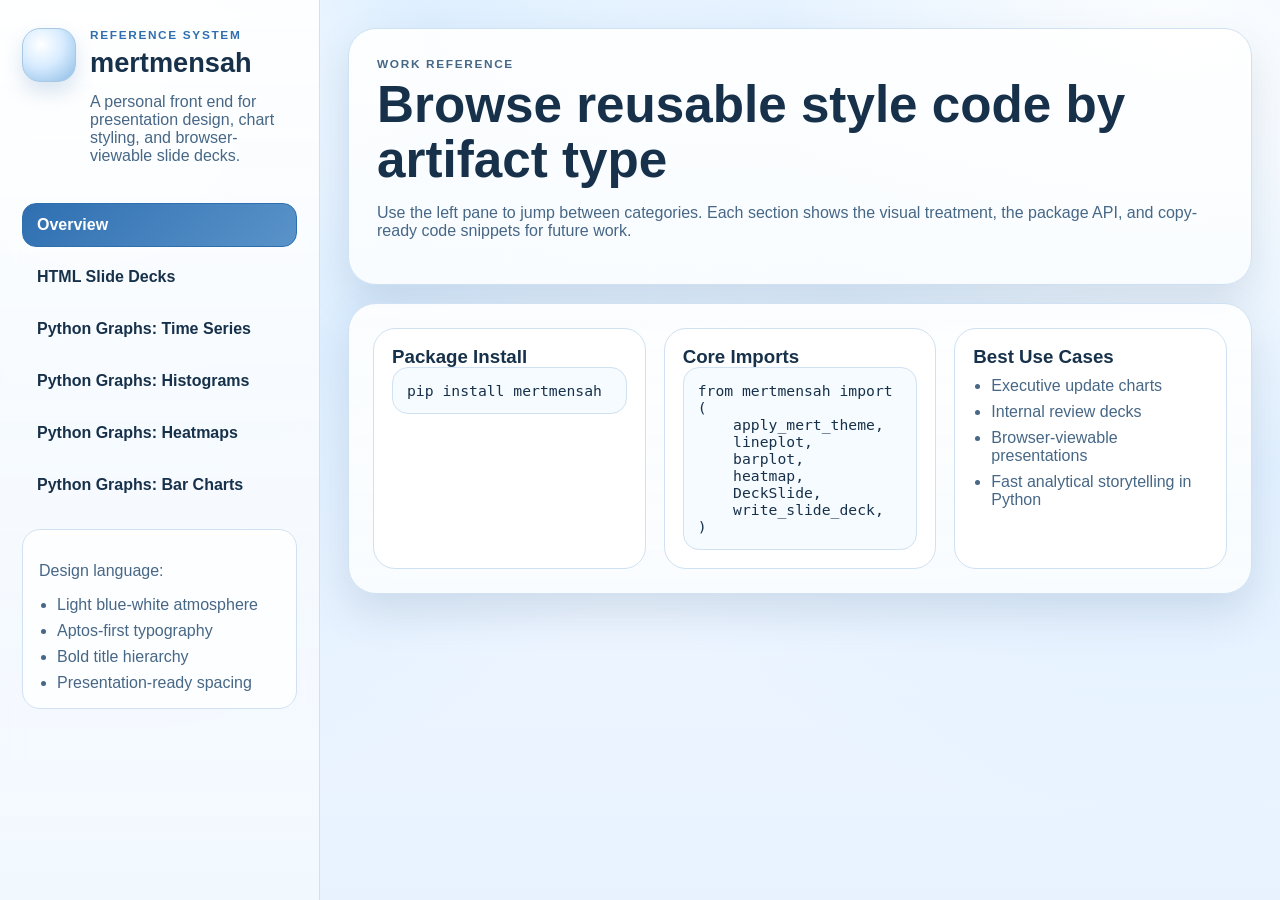
==== docs/index.html @ 5ab80d5f "Add GitHub Pages reference frontend" ====
<!DOCTYPE html>
<html lang="en">
<head>
  <meta charset="UTF-8" />
  <meta name="viewport" content="width=device-width, initial-scale=1.0" />
  <title>mertmensah | Style Reference</title>
  <link rel="stylesheet" href="styles.css" />
</head>
<body>
  <div class="site-shell">
    <aside class="sidebar">
      <div class="brand-block">
        <div class="brand-mark" aria-hidden="true"></div>
        <div>
          <p class="eyebrow">Reference System</p>
          <h1>mertmensah</h1>
          <p class="brand-copy">A personal front end for presentation design, chart styling, and browser-viewable slide decks.</p>
        </div>
      </div>

      <nav class="nav-list" aria-label="Reference categories">
        <button class="nav-item active" data-target="overview">Overview</button>
        <button class="nav-item" data-target="slides">HTML Slide Decks</button>
        <button class="nav-item" data-target="timeseries">Python Graphs: Time Series</button>
        <button class="nav-item" data-target="histograms">Python Graphs: Histograms</button>
        <button class="nav-item" data-target="heatmaps">Python Graphs: Heatmaps</button>
        <button class="nav-item" data-target="bars">Python Graphs: Bar Charts</button>
      </nav>

      <div class="sidebar-foot">
        <p>Design language:</p>
        <ul>
          <li>Light blue-white atmosphere</li>
          <li>Aptos-first typography</li>
          <li>Bold title hierarchy</li>
          <li>Presentation-ready spacing</li>
        </ul>
      </div>
    </aside>

    <main class="main-pane">
      <header class="hero">
        <p class="eyebrow">Work Reference</p>
        <h2>Browse reusable style code by artifact type</h2>
        <p>
          Use the left pane to jump between categories. Each section shows the visual treatment, the package API,
          and copy-ready code snippets for future work.
        </p>
      </header>

      <section class="panel active" id="overview">
        <div class="panel-grid overview-grid">
          <article class="info-card">
            <h3>Package Install</h3>
            <pre><code>pip install mertmensah</code></pre>
          </article>
          <article class="info-card">
            <h3>Core Imports</h3>
            <pre><code>from mertmensah import (
    apply_mert_theme,
    lineplot,
    barplot,
    heatmap,
    DeckSlide,
    write_slide_deck,
)</code></pre>
          </article>
          <article class="info-card">
            <h3>Best Use Cases</h3>
            <ul>
              <li>Executive update charts</li>
              <li>Internal review decks</li>
              <li>Browser-viewable presentations</li>
              <li>Fast analytical storytelling in Python</li>
            </ul>
          </article>
        </div>
      </section>

      <section class="panel" id="slides">
        <div class="panel-head">
          <div>
            <p class="eyebrow">HTML Slide Decks</p>
            <h3>Browser-viewable presentation layouts</h3>
          </div>
          <span class="pill">Click or use arrow keys</span>
        </div>
        <div class="panel-grid feature-grid">
          <article class="preview-card preview-card-wide">
            <iframe title="Slide deck preview" src="assets/sample_deck.html"></iframe>
          </article>
          <article class="code-card">
            <h4>Python API</h4>
            <pre><code>from mertmensah import DeckSlide, DeckSection, write_slide_deck

slides = [
    DeckSlide(
        eyebrow="Quarterly Review",
        title="Commercial Performance",
        subtitle="A concise browser-viewable deck.",
        bullets=[
            "Revenue and margin improved.",
            "West region led growth.",
        ],
        sections=[
            DeckSection(
                heading="Implication",
                bullets=["Prioritize renewals", "Scale proven playbooks"],
            )
        ],
    )
]

write_slide_deck(slides, output_path="deck.html", title="Quarterly Review")</code></pre>
          </article>
        </div>
      </section>

      <section class="panel" id="timeseries">
        <div class="panel-head">
          <div>
            <p class="eyebrow">Python Graphs</p>
            <h3>Time series</h3>
          </div>
          <span class="pill">Trend and trajectory</span>
        </div>
        <div class="panel-grid feature-grid">
          <article class="preview-card">
            <img src="assets/timeseries-preview.svg" alt="Time series preview" />
          </article>
          <article class="code-card">
            <h4>Code</h4>
            <pre><code>from mertmensah import apply_mert_theme, lineplot
import pandas as pd

apply_mert_theme()

df = pd.DataFrame({
    "month": ["Jan", "Feb", "Mar", "Apr"],
    "revenue": [120, 140, 180, 205],
})

ax = lineplot(
    df,
    x="month",
    y="revenue",
    title="Revenue Trend",
    subtitle="Monthly commercial momentum",
)</code></pre>
          </article>
        </div>
      </section>

      <section class="panel" id="histograms">
        <div class="panel-head">
          <div>
            <p class="eyebrow">Python Graphs</p>
            <h3>Histograms</h3>
          </div>
          <span class="pill">Distribution and spread</span>
        </div>
        <div class="panel-grid feature-grid">
          <article class="preview-card">
            <img src="assets/histogram-preview.svg" alt="Histogram preview" />
          </article>
          <article class="code-card">
            <h4>Code</h4>
            <pre><code>import numpy as np
import matplotlib.pyplot as plt
from mertmensah import apply_mert_theme, style_axes, add_source_note

apply_mert_theme()
values = np.random.normal(loc=72, scale=9, size=300)
fig, ax = plt.subplots(figsize=(10, 6))
ax.hist(values, bins=18, color="#68a8df", edgecolor="#204b73")
style_axes(ax, title="Cycle Time Distribution", subtitle="Operational observations")
add_source_note(ax, "Source: Internal workflow logs")</code></pre>
          </article>
        </div>
      </section>

      <section class="panel" id="heatmaps">
        <div class="panel-head">
          <div>
            <p class="eyebrow">Python Graphs</p>
            <h3>Heatmaps</h3>
          </div>
          <span class="pill">Intensity and comparison</span>
        </div>
        <div class="panel-grid feature-grid">
          <article class="preview-card">
            <img src="assets/heatmap-preview.svg" alt="Heatmap preview" />
          </article>
          <article class="code-card">
            <h4>Code</h4>
            <pre><code>from mertmensah import heatmap
import pandas as pd

matrix = pd.DataFrame(
    [[0.8, 0.6, 0.4], [0.7, 0.9, 0.5], [0.5, 0.7, 0.85]],
    columns=["North", "South", "West"],
    index=["Q1", "Q2", "Q3"],
)

ax = heatmap(
    matrix,
    title="Regional Performance Heatmap",
    subtitle="Relative strength by quarter",
)</code></pre>
          </article>
        </div>
      </section>

      <section class="panel" id="bars">
        <div class="panel-head">
          <div>
            <p class="eyebrow">Python Graphs</p>
            <h3>Bar charts</h3>
          </div>
          <span class="pill">Ranking and comparison</span>
        </div>
        <div class="panel-grid feature-grid">
          <article class="preview-card">
            <img src="assets/bar-preview.svg" alt="Bar chart preview" />
          </article>
          <article class="code-card">
            <h4>Code</h4>
            <pre><code>from mertmensah import barplot, add_source_note
import pandas as pd

summary = pd.DataFrame({
    "team": ["North", "South", "West", "East"],
    "growth": [14, 9, 17, 12],
})

ax = barplot(
    summary,
    x="team",
    y="growth",
    title="Regional Growth",
    subtitle="Year-over-year comparison",
)
add_source_note(ax, "Source: Internal planning data")</code></pre>
          </article>
        </div>
      </section>
    </main>
  </div>

  <script src="app.js"></script>
</body>
</html>
---- docs/styles.css ----
:root {
  --bg-top: #f7fbff;
  --bg-bottom: #e8f2ff;
  --panel: rgba(255, 255, 255, 0.9);
  --panel-solid: #ffffff;
  --text: #17314a;
  --muted: #466786;
  --line: #cfe1f2;
  --line-strong: #a8c8e4;
  --accent: #2f6fb1;
  --accent-soft: #d8ecff;
  --accent-strong: #204b73;
  --shadow: 0 18px 42px rgba(56, 95, 131, 0.16);
  --font-display: "Aptos Display", "Aptos", "Segoe UI", sans-serif;
  --font-body: "Aptos", "Segoe UI", sans-serif;
}

* {
  box-sizing: border-box;
}

html,
body {
  margin: 0;
  min-height: 100%;
}

body {
  font-family: var(--font-body);
  color: var(--text);
  background:
    radial-gradient(circle at 7% 10%, rgba(255, 255, 255, 0.95) 0, rgba(216, 236, 255, 0.8) 24%, transparent 50%),
    radial-gradient(circle at 92% 8%, rgba(255, 255, 255, 0.86) 0, rgba(216, 236, 255, 0.55) 28%, transparent 52%),
    linear-gradient(180deg, var(--bg-top), var(--bg-bottom));
}

button,
input,
textarea,
select {
  font: inherit;
}

.site-shell {
  min-height: 100vh;
  display: grid;
  grid-template-columns: 320px 1fr;
}

.sidebar {
  padding: 28px 22px;
  border-right: 1px solid var(--line);
  background: linear-gradient(180deg, rgba(255,255,255,0.88), rgba(242,248,255,0.94));
  backdrop-filter: blur(10px);
  display: grid;
  align-content: start;
  gap: 22px;
  position: sticky;
  top: 0;
  height: 100vh;
}

.brand-block {
  display: grid;
  grid-template-columns: 54px 1fr;
  gap: 14px;
  align-items: start;
}

.brand-mark {
  width: 54px;
  height: 54px;
  border-radius: 18px;
  background:
    radial-gradient(circle at 35% 30%, #ffffff 0, #d8ecff 44%, #8cbce5 100%);
  border: 1px solid var(--line-strong);
  box-shadow: 0 10px 20px rgba(47, 111, 177, 0.18);
}

.eyebrow {
  margin: 0 0 6px;
  text-transform: uppercase;
  letter-spacing: 0.14em;
  font-size: 0.74rem;
  font-weight: 800;
  color: var(--accent);
}

h1,
h2,
h3,
h4 {
  margin: 0;
  font-family: var(--font-display);
  font-weight: 800;
  line-height: 1.08;
}

.brand-block h1 {
  font-size: 1.7rem;
}

.brand-copy,
.sidebar-foot,
.hero p,
.panel-head p,
.code-card p,
.info-card p,
.info-card li,
.sidebar-foot li {
  color: var(--muted);
}

.nav-list {
  display: grid;
  gap: 8px;
}

.nav-item {
  text-align: left;
  border: 1px solid transparent;
  background: transparent;
  border-radius: 14px;
  padding: 12px 14px;
  color: var(--text);
  font-weight: 700;
  cursor: pointer;
  transition: background-color 160ms ease, border-color 160ms ease, transform 120ms ease;
}

.nav-item:hover {
  background: rgba(216, 236, 255, 0.55);
  transform: translateX(2px);
}

.nav-item.active {
  background: linear-gradient(135deg, var(--accent), #5a93c9);
  border-color: var(--accent);
  color: white;
}

.sidebar-foot {
  margin-top: auto;
  background: rgba(255,255,255,0.75);
  border: 1px solid var(--line);
  border-radius: 18px;
  padding: 16px;
}

.sidebar-foot ul {
  margin: 10px 0 0;
  padding-left: 18px;
  display: grid;
  gap: 8px;
}

.main-pane {
  padding: 28px;
  display: grid;
  align-content: start;
  gap: 18px;
}

.hero,
.panel {
  background: linear-gradient(180deg, var(--panel), rgba(250, 253, 255, 0.94));
  border: 1px solid var(--line);
  border-radius: 28px;
  box-shadow: var(--shadow);
}

.hero {
  padding: 28px;
}

.hero h2 {
  font-size: clamp(2rem, 4vw, 3.2rem);
  margin-bottom: 10px;
}

.panel {
  display: none;
  padding: 24px;
}

.panel.active {
  display: block;
}

.panel-head {
  display: flex;
  justify-content: space-between;
  align-items: start;
  gap: 16px;
  margin-bottom: 18px;
}

.pill {
  display: inline-flex;
  align-items: center;
  padding: 8px 12px;
  border-radius: 999px;
  background: var(--accent-soft);
  color: var(--accent-strong);
  font-size: 0.88rem;
  font-weight: 700;
}

.panel-grid {
  display: grid;
  gap: 18px;
}

.overview-grid {
  grid-template-columns: repeat(auto-fit, minmax(240px, 1fr));
}

.feature-grid {
  grid-template-columns: minmax(280px, 1.1fr) minmax(320px, 1fr);
}

.info-card,
.preview-card,
.code-card {
  border: 1px solid var(--line);
  border-radius: 22px;
  background: var(--panel-solid);
  padding: 18px;
}

.preview-card img,
.preview-card iframe {
  display: block;
  width: 100%;
  border: 0;
  border-radius: 16px;
  min-height: 320px;
  background: #f8fbff;
}

.preview-card-wide iframe {
  min-height: 560px;
}

pre {
  margin: 0;
  white-space: pre-wrap;
  word-break: break-word;
  background: #f6fbff;
  border: 1px solid var(--line);
  border-radius: 16px;
  padding: 14px;
  overflow: auto;
}

code {
  font-family: "Cascadia Code", "Consolas", monospace;
  font-size: 0.92rem;
}

.info-card ul {
  margin: 10px 0 0;
  padding-left: 18px;
  display: grid;
  gap: 8px;
}

@media (max-width: 980px) {
  .site-shell {
    grid-template-columns: 1fr;
  }

  .sidebar {
    position: static;
    height: auto;
  }

  .feature-grid {
    grid-template-columns: 1fr;
  }
}
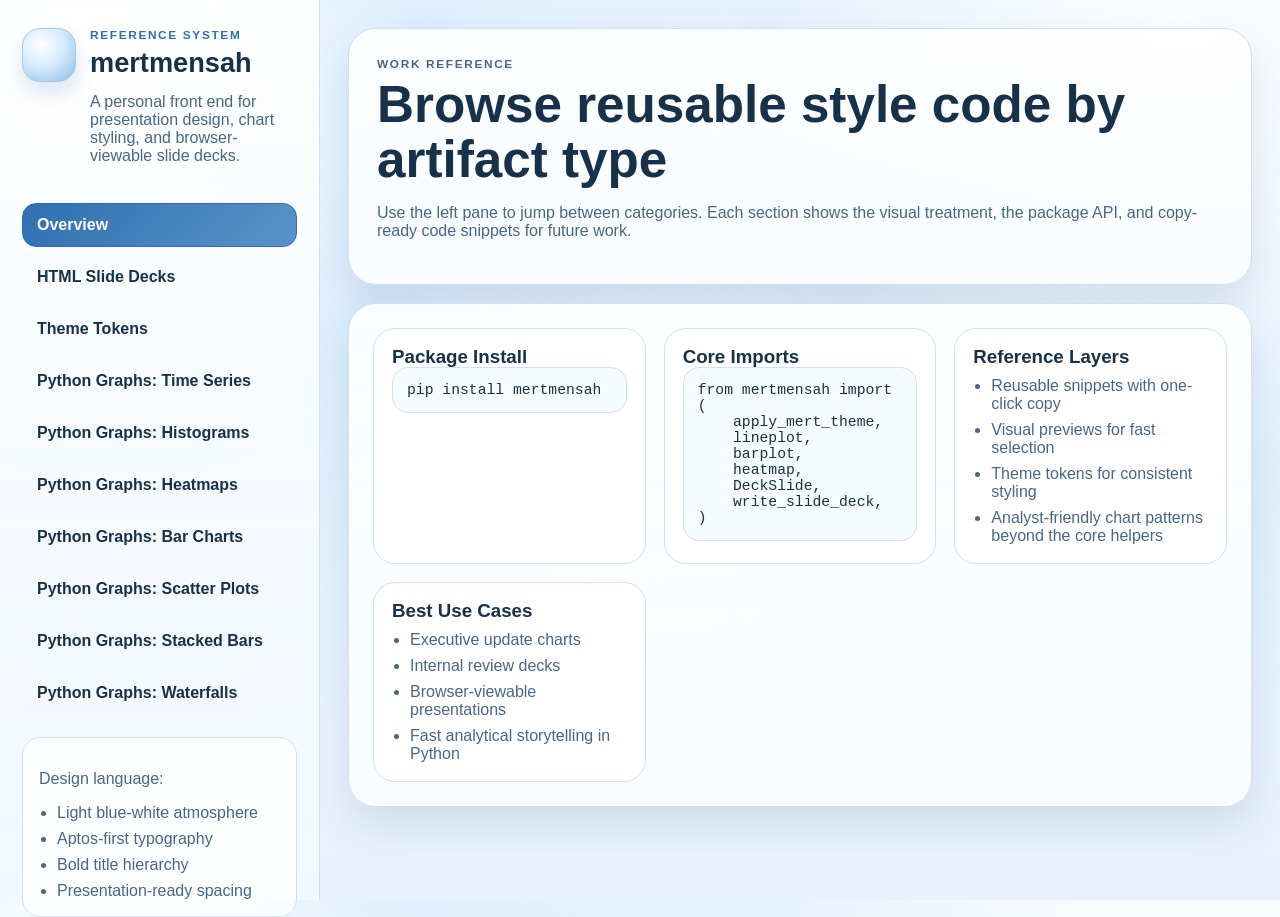
==== commit 64d90038: "Expand Pages reference site and link README" ====
--- a/docs/index.html
+++ b/docs/index.html
@@ -21,10 +21,14 @@
       <nav class="nav-list" aria-label="Reference categories">
         <button class="nav-item active" data-target="overview">Overview</button>
         <button class="nav-item" data-target="slides">HTML Slide Decks</button>
+        <button class="nav-item" data-target="tokens">Theme Tokens</button>
         <button class="nav-item" data-target="timeseries">Python Graphs: Time Series</button>
         <button class="nav-item" data-target="histograms">Python Graphs: Histograms</button>
         <button class="nav-item" data-target="heatmaps">Python Graphs: Heatmaps</button>
         <button class="nav-item" data-target="bars">Python Graphs: Bar Charts</button>
+        <button class="nav-item" data-target="scatter">Python Graphs: Scatter Plots</button>
+        <button class="nav-item" data-target="stacked">Python Graphs: Stacked Bars</button>
+        <button class="nav-item" data-target="waterfall">Python Graphs: Waterfalls</button>
       </nav>
 
       <div class="sidebar-foot">
@@ -66,6 +70,15 @@
 )</code></pre>
           </article>
           <article class="info-card">
+            <h3>Reference Layers</h3>
+            <ul>
+              <li>Reusable snippets with one-click copy</li>
+              <li>Visual previews for fast selection</li>
+              <li>Theme tokens for consistent styling</li>
+              <li>Analyst-friendly chart patterns beyond the core helpers</li>
+            </ul>
+          </article>
+          <article class="info-card">
             <h3>Best Use Cases</h3>
             <ul>
               <li>Executive update charts</li>
@@ -77,6 +90,79 @@
         </div>
       </section>
 
+      <section class="panel" id="tokens">
+        <div class="panel-head">
+          <div>
+            <p class="eyebrow">Theme Tokens</p>
+            <h3>Color, type, and spacing references</h3>
+          </div>
+          <span class="pill">Use these to stay visually consistent</span>
+        </div>
+        <div class="panel-grid token-grid">
+          <article class="token-card">
+            <h4>Palette</h4>
+            <div class="swatch-grid">
+              <div class="swatch">
+                <span class="swatch-chip" style="background:#f7fbff"></span>
+                <strong>Cloud</strong>
+                <p>#f7fbff</p>
+              </div>
+              <div class="swatch">
+                <span class="swatch-chip" style="background:#d8ecff"></span>
+                <strong>Glow</strong>
+                <p>#d8ecff</p>
+              </div>
+              <div class="swatch">
+                <span class="swatch-chip" style="background:#68a8df"></span>
+                <strong>Primary</strong>
+                <p>#68a8df</p>
+              </div>
+              <div class="swatch">
+                <span class="swatch-chip" style="background:#2f6fb1"></span>
+                <strong>Accent</strong>
+                <p>#2f6fb1</p>
+              </div>
+              <div class="swatch">
+                <span class="swatch-chip" style="background:#204b73"></span>
+                <strong>Anchor</strong>
+                <p>#204b73</p>
+              </div>
+            </div>
+          </article>
+          <article class="token-card">
+            <h4>Typography</h4>
+            <div class="type-spec">
+              <p class="type-display">Aptos Display 800</p>
+              <p class="type-body">Aptos 400 for explanatory body copy and annotations.</p>
+              <p class="type-label">Aptos 700 for labels, pills, buttons, and section markers.</p>
+            </div>
+          </article>
+          <article class="token-card">
+            <h4>Layout Rhythm</h4>
+            <ul>
+              <li>Outer panels: 24px to 28px padding</li>
+              <li>Card radius: 22px to 28px</li>
+              <li>Panel gap: 18px</li>
+              <li>Executive chart aspect: 10x6 or 12x7</li>
+            </ul>
+          </article>
+          <article class="code-card">
+            <div class="code-card-head">
+              <h4>Theme setup</h4>
+              <button class="copy-button" type="button" data-copy-target="snippet-theme-setup">Copy code</button>
+            </div>
+            <pre><code id="snippet-theme-setup">from mertmensah import apply_mert_theme, get_palette
+
+apply_mert_theme()
+palette = get_palette()
+
+primary = palette[0]
+accent = "#204b73"
+surface = "#f7fbff"</code></pre>
+          </article>
+        </div>
+      </section>
+
       <section class="panel" id="slides">
         <div class="panel-head">
           <div>
@@ -90,8 +176,11 @@
             <iframe title="Slide deck preview" src="assets/sample_deck.html"></iframe>
           </article>
           <article class="code-card">
-            <h4>Python API</h4>
-            <pre><code>from mertmensah import DeckSlide, DeckSection, write_slide_deck
+            <div class="code-card-head">
+              <h4>Python API</h4>
+              <button class="copy-button" type="button" data-copy-target="snippet-slides">Copy code</button>
+            </div>
+            <pre><code id="snippet-slides">from mertmensah import DeckSlide, DeckSection, write_slide_deck
 
 slides = [
     DeckSlide(
@@ -129,8 +218,11 @@
             <img src="assets/timeseries-preview.svg" alt="Time series preview" />
           </article>
           <article class="code-card">
-            <h4>Code</h4>
-            <pre><code>from mertmensah import apply_mert_theme, lineplot
+            <div class="code-card-head">
+              <h4>Code</h4>
+              <button class="copy-button" type="button" data-copy-target="snippet-timeseries">Copy code</button>
+            </div>
+            <pre><code id="snippet-timeseries">from mertmensah import apply_mert_theme, lineplot
 import pandas as pd
 
 apply_mert_theme()
@@ -164,8 +256,11 @@
             <img src="assets/histogram-preview.svg" alt="Histogram preview" />
           </article>
           <article class="code-card">
-            <h4>Code</h4>
-            <pre><code>import numpy as np
+            <div class="code-card-head">
+              <h4>Code</h4>
+              <button class="copy-button" type="button" data-copy-target="snippet-histogram">Copy code</button>
+            </div>
+            <pre><code id="snippet-histogram">import numpy as np
 import matplotlib.pyplot as plt
 from mertmensah import apply_mert_theme, style_axes, add_source_note
 
@@ -192,8 +287,11 @@
             <img src="assets/heatmap-preview.svg" alt="Heatmap preview" />
           </article>
           <article class="code-card">
-            <h4>Code</h4>
-            <pre><code>from mertmensah import heatmap
+            <div class="code-card-head">
+              <h4>Code</h4>
+              <button class="copy-button" type="button" data-copy-target="snippet-heatmap">Copy code</button>
+            </div>
+            <pre><code id="snippet-heatmap">from mertmensah import heatmap
 import pandas as pd
 
 matrix = pd.DataFrame(
@@ -224,8 +322,11 @@
             <img src="assets/bar-preview.svg" alt="Bar chart preview" />
           </article>
           <article class="code-card">
-            <h4>Code</h4>
-            <pre><code>from mertmensah import barplot, add_source_note
+            <div class="code-card-head">
+              <h4>Code</h4>
+              <button class="copy-button" type="button" data-copy-target="snippet-bars">Copy code</button>
+            </div>
+            <pre><code id="snippet-bars">from mertmensah import barplot, add_source_note
 import pandas as pd
 
 summary = pd.DataFrame({
@@ -244,6 +345,122 @@
           </article>
         </div>
       </section>
+
+      <section class="panel" id="scatter">
+        <div class="panel-head">
+          <div>
+            <p class="eyebrow">Python Graphs</p>
+            <h3>Scatter plots</h3>
+          </div>
+          <span class="pill">Correlation and clustering</span>
+        </div>
+        <div class="panel-grid feature-grid">
+          <article class="preview-card">
+            <img src="assets/scatter-preview.svg" alt="Scatter plot preview" />
+          </article>
+          <article class="code-card">
+            <div class="code-card-head">
+              <h4>Code</h4>
+              <button class="copy-button" type="button" data-copy-target="snippet-scatter">Copy code</button>
+            </div>
+            <pre><code id="snippet-scatter">import matplotlib.pyplot as plt
+import pandas as pd
+from mertmensah import apply_mert_theme, style_axes
+
+apply_mert_theme()
+
+df = pd.DataFrame({
+    "satisfaction": [61, 66, 70, 74, 79, 83],
+    "retention": [58, 62, 67, 71, 78, 84],
+    "segment": ["SMB", "SMB", "Mid", "Mid", "Ent", "Ent"],
+})
+
+fig, ax = plt.subplots(figsize=(10, 6))
+ax.scatter(df["satisfaction"], df["retention"], s=180, c="#68a8df", edgecolors="#204b73", linewidths=1.2)
+style_axes(ax, title="Retention vs Satisfaction", subtitle="Cluster positioning by account segment")</code></pre>
+          </article>
+        </div>
+      </section>
+
+      <section class="panel" id="stacked">
+        <div class="panel-head">
+          <div>
+            <p class="eyebrow">Python Graphs</p>
+            <h3>Stacked bars</h3>
+          </div>
+          <span class="pill">Composition over time</span>
+        </div>
+        <div class="panel-grid feature-grid">
+          <article class="preview-card">
+            <img src="assets/stacked-preview.svg" alt="Stacked bar preview" />
+          </article>
+          <article class="code-card">
+            <div class="code-card-head">
+              <h4>Code</h4>
+              <button class="copy-button" type="button" data-copy-target="snippet-stacked">Copy code</button>
+            </div>
+            <pre><code id="snippet-stacked">import matplotlib.pyplot as plt
+import pandas as pd
+from mertmensah import apply_mert_theme, style_axes, add_source_note
+
+apply_mert_theme()
+
+df = pd.DataFrame({
+    "quarter": ["Q1", "Q2", "Q3", "Q4"],
+    "new": [18, 22, 24, 28],
+    "renewal": [34, 36, 39, 41],
+    "expansion": [8, 10, 12, 15],
+})
+
+fig, ax = plt.subplots(figsize=(10, 6))
+ax.bar(df["quarter"], df["new"], color="#9fc9ee", label="New")
+ax.bar(df["quarter"], df["renewal"], bottom=df["new"], color="#68a8df", label="Renewal")
+ax.bar(df["quarter"], df["expansion"], bottom=df["new"] + df["renewal"], color="#204b73", label="Expansion")
+style_axes(ax, title="Revenue Mix", subtitle="Quarterly composition")
+ax.legend(frameon=False)
+add_source_note(ax, "Source: Planning model")</code></pre>
+          </article>
+        </div>
+      </section>
+
+      <section class="panel" id="waterfall">
+        <div class="panel-head">
+          <div>
+            <p class="eyebrow">Python Graphs</p>
+            <h3>Waterfalls</h3>
+          </div>
+          <span class="pill">Bridge from start to finish</span>
+        </div>
+        <div class="panel-grid feature-grid">
+          <article class="preview-card">
+            <img src="assets/waterfall-preview.svg" alt="Waterfall preview" />
+          </article>
+          <article class="code-card">
+            <div class="code-card-head">
+              <h4>Code</h4>
+              <button class="copy-button" type="button" data-copy-target="snippet-waterfall">Copy code</button>
+            </div>
+            <pre><code id="snippet-waterfall">import matplotlib.pyplot as plt
+import pandas as pd
+from mertmensah import apply_mert_theme, style_axes
+
+apply_mert_theme()
+
+bridge = pd.DataFrame({
+    "step": ["Start", "Price", "Volume", "Mix", "End"],
+    "change": [120, 18, -11, 9, 136],
+})
+
+starts = [0, 120, 138, 127, 0]
+heights = [120, 18, -11, 9, 136]
+colors = ["#9fc9ee", "#68a8df", "#d66f6f", "#204b73", "#2f6fb1"]
+
+fig, ax = plt.subplots(figsize=(10, 6))
+ax.bar(bridge["step"], heights, bottom=starts, color=colors)
+style_axes(ax, title="Revenue Bridge", subtitle="Drivers of year-over-year change")</code></pre>
+          </article>
+        </div>
+      </section>
     </main>
   </div>
 
--- a/docs/styles.css
+++ b/docs/styles.css
@@ -211,6 +211,10 @@
   gap: 18px;
 }
 
+.token-grid {
+  grid-template-columns: repeat(auto-fit, minmax(240px, 1fr));
+}
+
 .overview-grid {
   grid-template-columns: repeat(auto-fit, minmax(240px, 1fr));
 }
@@ -221,11 +225,97 @@
 
 .info-card,
 .preview-card,
-.code-card {
+.code-card,
+.token-card {
   border: 1px solid var(--line);
   border-radius: 22px;
   background: var(--panel-solid);
   padding: 18px;
+}
+
+.token-card ul {
+  margin: 12px 0 0;
+  padding-left: 18px;
+  display: grid;
+  gap: 8px;
+}
+
+.swatch-grid {
+  display: grid;
+  gap: 12px;
+}
+
+.swatch {
+  display: grid;
+  grid-template-columns: 44px 1fr;
+  gap: 10px 12px;
+  align-items: center;
+}
+
+.swatch-chip {
+  width: 44px;
+  height: 44px;
+  border-radius: 14px;
+  border: 1px solid rgba(32, 75, 115, 0.12);
+  box-shadow: inset 0 1px 0 rgba(255,255,255,0.7);
+  grid-row: span 2;
+}
+
+.swatch p,
+.type-spec p {
+  margin: 0;
+  color: var(--muted);
+}
+
+.type-spec {
+  display: grid;
+  gap: 12px;
+}
+
+.type-display {
+  font-family: var(--font-display);
+  font-size: 1.8rem;
+  font-weight: 800;
+  color: var(--text);
+}
+
+.type-body {
+  font-size: 1rem;
+}
+
+.type-label {
+  font-size: 0.96rem;
+  font-weight: 700;
+}
+
+.code-card-head {
+  display: flex;
+  align-items: center;
+  justify-content: space-between;
+  gap: 12px;
+  margin-bottom: 12px;
+}
+
+.copy-button {
+  border: 1px solid var(--line-strong);
+  background: linear-gradient(180deg, #ffffff, #edf6ff);
+  color: var(--accent-strong);
+  border-radius: 999px;
+  padding: 8px 14px;
+  font-size: 0.86rem;
+  font-weight: 800;
+  cursor: pointer;
+  transition: transform 120ms ease, border-color 160ms ease, background-color 160ms ease;
+}
+
+.copy-button:hover {
+  transform: translateY(-1px);
+  border-color: var(--accent);
+}
+
+.copy-button.copied {
+  background: linear-gradient(180deg, #dff1ff, #cde7ff);
+  border-color: var(--accent);
 }
 
 .preview-card img,
@@ -278,4 +368,10 @@
   .feature-grid {
     grid-template-columns: 1fr;
   }
-}
+
+  .code-card-head,
+  .panel-head {
+    align-items: stretch;
+    flex-direction: column;
+  }
+}
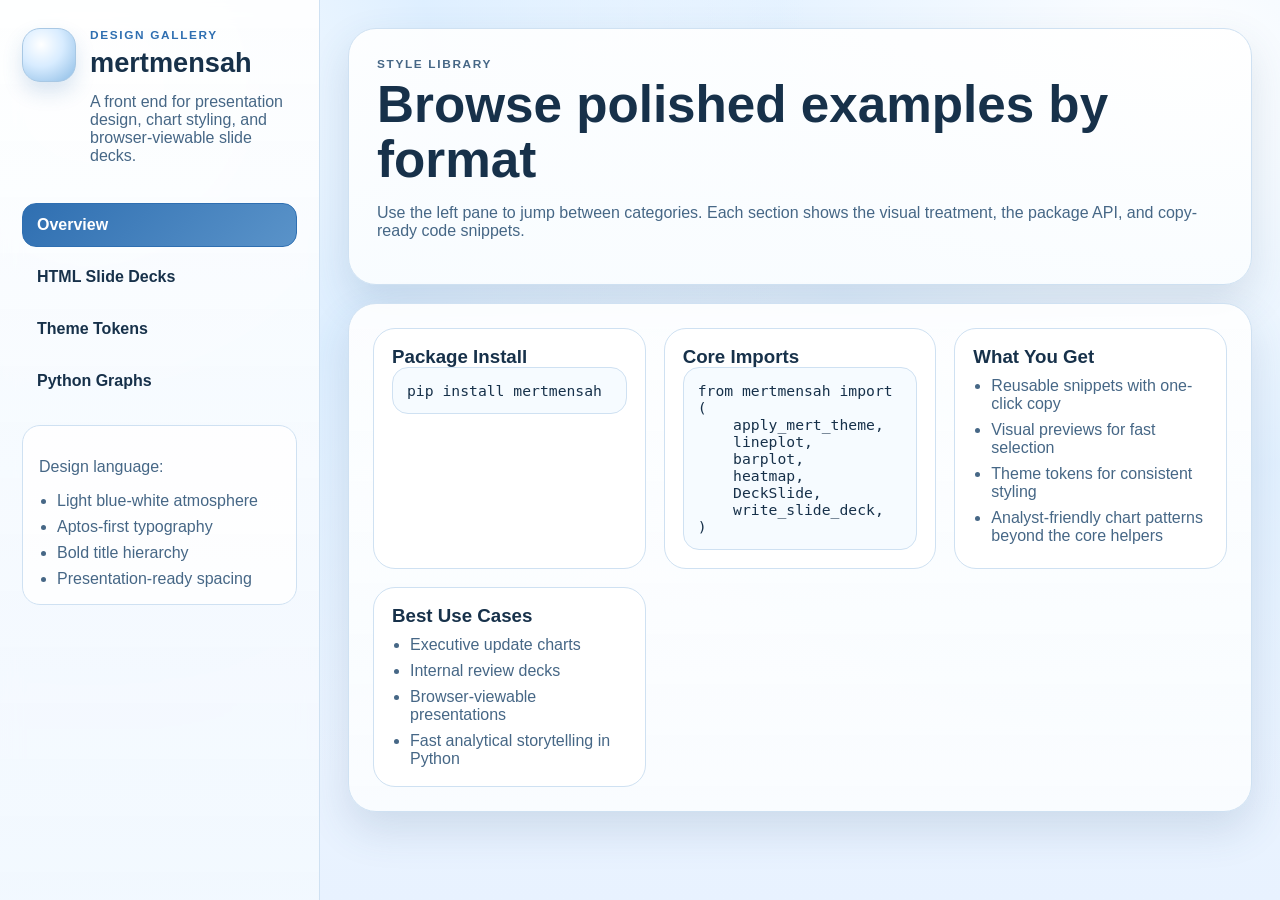
==== commit eed3ba1c: "Simplify Pages copy and unify graph gallery" ====
--- a/docs/index.html
+++ b/docs/index.html
@@ -3,7 +3,7 @@
 <head>
   <meta charset="UTF-8" />
   <meta name="viewport" content="width=device-width, initial-scale=1.0" />
-  <title>mertmensah | Style Reference</title>
+  <title>mertmensah | Design Gallery</title>
   <link rel="stylesheet" href="styles.css" />
 </head>
 <body>
@@ -12,23 +12,17 @@
       <div class="brand-block">
         <div class="brand-mark" aria-hidden="true"></div>
         <div>
-          <p class="eyebrow">Reference System</p>
+          <p class="eyebrow">Design Gallery</p>
           <h1>mertmensah</h1>
-          <p class="brand-copy">A personal front end for presentation design, chart styling, and browser-viewable slide decks.</p>
+          <p class="brand-copy">A front end for presentation design, chart styling, and browser-viewable slide decks.</p>
         </div>
       </div>
 
-      <nav class="nav-list" aria-label="Reference categories">
+      <nav class="nav-list" aria-label="Site categories">
         <button class="nav-item active" data-target="overview">Overview</button>
         <button class="nav-item" data-target="slides">HTML Slide Decks</button>
         <button class="nav-item" data-target="tokens">Theme Tokens</button>
-        <button class="nav-item" data-target="timeseries">Python Graphs: Time Series</button>
-        <button class="nav-item" data-target="histograms">Python Graphs: Histograms</button>
-        <button class="nav-item" data-target="heatmaps">Python Graphs: Heatmaps</button>
-        <button class="nav-item" data-target="bars">Python Graphs: Bar Charts</button>
-        <button class="nav-item" data-target="scatter">Python Graphs: Scatter Plots</button>
-        <button class="nav-item" data-target="stacked">Python Graphs: Stacked Bars</button>
-        <button class="nav-item" data-target="waterfall">Python Graphs: Waterfalls</button>
+        <button class="nav-item" data-target="graphs">Python Graphs</button>
       </nav>
 
       <div class="sidebar-foot">
@@ -44,11 +38,11 @@
 
     <main class="main-pane">
       <header class="hero">
-        <p class="eyebrow">Work Reference</p>
-        <h2>Browse reusable style code by artifact type</h2>
+        <p class="eyebrow">Style Library</p>
+        <h2>Browse polished examples by format</h2>
         <p>
-          Use the left pane to jump between categories. Each section shows the visual treatment, the package API,
-          and copy-ready code snippets for future work.
+          Use the left pane to jump between categories. Each section shows the visual treatment,
+          the package API, and copy-ready code snippets.
         </p>
       </header>
 
@@ -70,7 +64,7 @@
 )</code></pre>
           </article>
           <article class="info-card">
-            <h3>Reference Layers</h3>
+            <h3>What You Get</h3>
             <ul>
               <li>Reusable snippets with one-click copy</li>
               <li>Visual previews for fast selection</li>
@@ -94,7 +88,7 @@
         <div class="panel-head">
           <div>
             <p class="eyebrow">Theme Tokens</p>
-            <h3>Color, type, and spacing references</h3>
+            <h3>Color, type, and spacing guide</h3>
           </div>
           <span class="pill">Use these to stay visually consistent</span>
         </div>
@@ -205,24 +199,33 @@
         </div>
       </section>
 
-      <section class="panel" id="timeseries">
+      <section class="panel" id="graphs">
         <div class="panel-head">
           <div>
             <p class="eyebrow">Python Graphs</p>
-            <h3>Time series</h3>
+            <h3>Chart styles in one place</h3>
           </div>
-          <span class="pill">Trend and trajectory</span>
-        </div>
-        <div class="panel-grid feature-grid">
-          <article class="preview-card">
-            <img src="assets/timeseries-preview.svg" alt="Time series preview" />
-          </article>
-          <article class="code-card">
-            <div class="code-card-head">
-              <h4>Code</h4>
-              <button class="copy-button" type="button" data-copy-target="snippet-timeseries">Copy code</button>
-            </div>
-            <pre><code id="snippet-timeseries">from mertmensah import apply_mert_theme, lineplot
+          <span class="pill">Stacked vertically for quick scanning</span>
+        </div>
+        <div class="panel-grid stacked-graph-list">
+          <article class="graph-tile">
+            <div class="panel-head graph-tile-head">
+              <div>
+                <p class="eyebrow">Python Graphs</p>
+                <h4>Time series</h4>
+              </div>
+              <span class="pill">Trend and trajectory</span>
+            </div>
+            <div class="feature-grid">
+              <article class="preview-card">
+                <img src="assets/timeseries-preview.svg" alt="Time series preview" />
+              </article>
+              <article class="code-card">
+                <div class="code-card-head">
+                  <h4>Code</h4>
+                  <button class="copy-button" type="button" data-copy-target="snippet-timeseries">Copy code</button>
+                </div>
+                <pre><code id="snippet-timeseries">from mertmensah import apply_mert_theme, lineplot
 import pandas as pd
 
 apply_mert_theme()
@@ -239,28 +242,28 @@
     title="Revenue Trend",
     subtitle="Monthly commercial momentum",
 )</code></pre>
-          </article>
-        </div>
-      </section>
-
-      <section class="panel" id="histograms">
-        <div class="panel-head">
-          <div>
-            <p class="eyebrow">Python Graphs</p>
-            <h3>Histograms</h3>
-          </div>
-          <span class="pill">Distribution and spread</span>
-        </div>
-        <div class="panel-grid feature-grid">
-          <article class="preview-card">
-            <img src="assets/histogram-preview.svg" alt="Histogram preview" />
-          </article>
-          <article class="code-card">
-            <div class="code-card-head">
-              <h4>Code</h4>
-              <button class="copy-button" type="button" data-copy-target="snippet-histogram">Copy code</button>
-            </div>
-            <pre><code id="snippet-histogram">import numpy as np
+              </article>
+            </div>
+          </article>
+
+          <article class="graph-tile">
+            <div class="panel-head graph-tile-head">
+              <div>
+                <p class="eyebrow">Python Graphs</p>
+                <h4>Histograms</h4>
+              </div>
+              <span class="pill">Distribution and spread</span>
+            </div>
+            <div class="feature-grid">
+              <article class="preview-card">
+                <img src="assets/histogram-preview.svg" alt="Histogram preview" />
+              </article>
+              <article class="code-card">
+                <div class="code-card-head">
+                  <h4>Code</h4>
+                  <button class="copy-button" type="button" data-copy-target="snippet-histogram">Copy code</button>
+                </div>
+                <pre><code id="snippet-histogram">import numpy as np
 import matplotlib.pyplot as plt
 from mertmensah import apply_mert_theme, style_axes, add_source_note
 
@@ -269,29 +272,29 @@
 fig, ax = plt.subplots(figsize=(10, 6))
 ax.hist(values, bins=18, color="#68a8df", edgecolor="#204b73")
 style_axes(ax, title="Cycle Time Distribution", subtitle="Operational observations")
-add_source_note(ax, "Source: Internal workflow logs")</code></pre>
-          </article>
-        </div>
-      </section>
-
-      <section class="panel" id="heatmaps">
-        <div class="panel-head">
-          <div>
-            <p class="eyebrow">Python Graphs</p>
-            <h3>Heatmaps</h3>
-          </div>
-          <span class="pill">Intensity and comparison</span>
-        </div>
-        <div class="panel-grid feature-grid">
-          <article class="preview-card">
-            <img src="assets/heatmap-preview.svg" alt="Heatmap preview" />
-          </article>
-          <article class="code-card">
-            <div class="code-card-head">
-              <h4>Code</h4>
-              <button class="copy-button" type="button" data-copy-target="snippet-heatmap">Copy code</button>
-            </div>
-            <pre><code id="snippet-heatmap">from mertmensah import heatmap
+add_source_note(ax, "Source: Internal process logs")</code></pre>
+              </article>
+            </div>
+          </article>
+
+          <article class="graph-tile">
+            <div class="panel-head graph-tile-head">
+              <div>
+                <p class="eyebrow">Python Graphs</p>
+                <h4>Heatmaps</h4>
+              </div>
+              <span class="pill">Intensity and comparison</span>
+            </div>
+            <div class="feature-grid">
+              <article class="preview-card">
+                <img src="assets/heatmap-preview.svg" alt="Heatmap preview" />
+              </article>
+              <article class="code-card">
+                <div class="code-card-head">
+                  <h4>Code</h4>
+                  <button class="copy-button" type="button" data-copy-target="snippet-heatmap">Copy code</button>
+                </div>
+                <pre><code id="snippet-heatmap">from mertmensah import heatmap
 import pandas as pd
 
 matrix = pd.DataFrame(
@@ -305,28 +308,28 @@
     title="Regional Performance Heatmap",
     subtitle="Relative strength by quarter",
 )</code></pre>
-          </article>
-        </div>
-      </section>
-
-      <section class="panel" id="bars">
-        <div class="panel-head">
-          <div>
-            <p class="eyebrow">Python Graphs</p>
-            <h3>Bar charts</h3>
-          </div>
-          <span class="pill">Ranking and comparison</span>
-        </div>
-        <div class="panel-grid feature-grid">
-          <article class="preview-card">
-            <img src="assets/bar-preview.svg" alt="Bar chart preview" />
-          </article>
-          <article class="code-card">
-            <div class="code-card-head">
-              <h4>Code</h4>
-              <button class="copy-button" type="button" data-copy-target="snippet-bars">Copy code</button>
-            </div>
-            <pre><code id="snippet-bars">from mertmensah import barplot, add_source_note
+              </article>
+            </div>
+          </article>
+
+          <article class="graph-tile">
+            <div class="panel-head graph-tile-head">
+              <div>
+                <p class="eyebrow">Python Graphs</p>
+                <h4>Bar charts</h4>
+              </div>
+              <span class="pill">Ranking and comparison</span>
+            </div>
+            <div class="feature-grid">
+              <article class="preview-card">
+                <img src="assets/bar-preview.svg" alt="Bar chart preview" />
+              </article>
+              <article class="code-card">
+                <div class="code-card-head">
+                  <h4>Code</h4>
+                  <button class="copy-button" type="button" data-copy-target="snippet-bars">Copy code</button>
+                </div>
+                <pre><code id="snippet-bars">from mertmensah import barplot, add_source_note
 import pandas as pd
 
 summary = pd.DataFrame({
@@ -342,28 +345,28 @@
     subtitle="Year-over-year comparison",
 )
 add_source_note(ax, "Source: Internal planning data")</code></pre>
-          </article>
-        </div>
-      </section>
-
-      <section class="panel" id="scatter">
-        <div class="panel-head">
-          <div>
-            <p class="eyebrow">Python Graphs</p>
-            <h3>Scatter plots</h3>
-          </div>
-          <span class="pill">Correlation and clustering</span>
-        </div>
-        <div class="panel-grid feature-grid">
-          <article class="preview-card">
-            <img src="assets/scatter-preview.svg" alt="Scatter plot preview" />
-          </article>
-          <article class="code-card">
-            <div class="code-card-head">
-              <h4>Code</h4>
-              <button class="copy-button" type="button" data-copy-target="snippet-scatter">Copy code</button>
-            </div>
-            <pre><code id="snippet-scatter">import matplotlib.pyplot as plt
+              </article>
+            </div>
+          </article>
+
+          <article class="graph-tile">
+            <div class="panel-head graph-tile-head">
+              <div>
+                <p class="eyebrow">Python Graphs</p>
+                <h4>Scatter plots</h4>
+              </div>
+              <span class="pill">Correlation and clustering</span>
+            </div>
+            <div class="feature-grid">
+              <article class="preview-card">
+                <img src="assets/scatter-preview.svg" alt="Scatter plot preview" />
+              </article>
+              <article class="code-card">
+                <div class="code-card-head">
+                  <h4>Code</h4>
+                  <button class="copy-button" type="button" data-copy-target="snippet-scatter">Copy code</button>
+                </div>
+                <pre><code id="snippet-scatter">import matplotlib.pyplot as plt
 import pandas as pd
 from mertmensah import apply_mert_theme, style_axes
 
@@ -378,28 +381,28 @@
 fig, ax = plt.subplots(figsize=(10, 6))
 ax.scatter(df["satisfaction"], df["retention"], s=180, c="#68a8df", edgecolors="#204b73", linewidths=1.2)
 style_axes(ax, title="Retention vs Satisfaction", subtitle="Cluster positioning by account segment")</code></pre>
-          </article>
-        </div>
-      </section>
-
-      <section class="panel" id="stacked">
-        <div class="panel-head">
-          <div>
-            <p class="eyebrow">Python Graphs</p>
-            <h3>Stacked bars</h3>
-          </div>
-          <span class="pill">Composition over time</span>
-        </div>
-        <div class="panel-grid feature-grid">
-          <article class="preview-card">
-            <img src="assets/stacked-preview.svg" alt="Stacked bar preview" />
-          </article>
-          <article class="code-card">
-            <div class="code-card-head">
-              <h4>Code</h4>
-              <button class="copy-button" type="button" data-copy-target="snippet-stacked">Copy code</button>
-            </div>
-            <pre><code id="snippet-stacked">import matplotlib.pyplot as plt
+              </article>
+            </div>
+          </article>
+
+          <article class="graph-tile">
+            <div class="panel-head graph-tile-head">
+              <div>
+                <p class="eyebrow">Python Graphs</p>
+                <h4>Stacked bars</h4>
+              </div>
+              <span class="pill">Composition over time</span>
+            </div>
+            <div class="feature-grid">
+              <article class="preview-card">
+                <img src="assets/stacked-preview.svg" alt="Stacked bar preview" />
+              </article>
+              <article class="code-card">
+                <div class="code-card-head">
+                  <h4>Code</h4>
+                  <button class="copy-button" type="button" data-copy-target="snippet-stacked">Copy code</button>
+                </div>
+                <pre><code id="snippet-stacked">import matplotlib.pyplot as plt
 import pandas as pd
 from mertmensah import apply_mert_theme, style_axes, add_source_note
 
@@ -419,28 +422,28 @@
 style_axes(ax, title="Revenue Mix", subtitle="Quarterly composition")
 ax.legend(frameon=False)
 add_source_note(ax, "Source: Planning model")</code></pre>
-          </article>
-        </div>
-      </section>
-
-      <section class="panel" id="waterfall">
-        <div class="panel-head">
-          <div>
-            <p class="eyebrow">Python Graphs</p>
-            <h3>Waterfalls</h3>
-          </div>
-          <span class="pill">Bridge from start to finish</span>
-        </div>
-        <div class="panel-grid feature-grid">
-          <article class="preview-card">
-            <img src="assets/waterfall-preview.svg" alt="Waterfall preview" />
-          </article>
-          <article class="code-card">
-            <div class="code-card-head">
-              <h4>Code</h4>
-              <button class="copy-button" type="button" data-copy-target="snippet-waterfall">Copy code</button>
-            </div>
-            <pre><code id="snippet-waterfall">import matplotlib.pyplot as plt
+              </article>
+            </div>
+          </article>
+
+          <article class="graph-tile">
+            <div class="panel-head graph-tile-head">
+              <div>
+                <p class="eyebrow">Python Graphs</p>
+                <h4>Waterfalls</h4>
+              </div>
+              <span class="pill">Bridge from start to finish</span>
+            </div>
+            <div class="feature-grid">
+              <article class="preview-card">
+                <img src="assets/waterfall-preview.svg" alt="Waterfall preview" />
+              </article>
+              <article class="code-card">
+                <div class="code-card-head">
+                  <h4>Code</h4>
+                  <button class="copy-button" type="button" data-copy-target="snippet-waterfall">Copy code</button>
+                </div>
+                <pre><code id="snippet-waterfall">import matplotlib.pyplot as plt
 import pandas as pd
 from mertmensah import apply_mert_theme, style_axes
 
@@ -458,6 +461,8 @@
 fig, ax = plt.subplots(figsize=(10, 6))
 ax.bar(bridge["step"], heights, bottom=starts, color=colors)
 style_axes(ax, title="Revenue Bridge", subtitle="Drivers of year-over-year change")</code></pre>
+              </article>
+            </div>
           </article>
         </div>
       </section>
--- a/docs/styles.css
+++ b/docs/styles.css
@@ -211,6 +211,10 @@
   gap: 18px;
 }
 
+.stacked-graph-list {
+  gap: 22px;
+}
+
 .token-grid {
   grid-template-columns: repeat(auto-fit, minmax(240px, 1fr));
 }
@@ -226,11 +230,21 @@
 .info-card,
 .preview-card,
 .code-card,
-.token-card {
+.token-card,
+.graph-tile {
   border: 1px solid var(--line);
   border-radius: 22px;
   background: var(--panel-solid);
   padding: 18px;
+}
+
+.graph-tile {
+  display: grid;
+  gap: 16px;
+}
+
+.graph-tile-head {
+  margin-bottom: 0;
 }
 
 .token-card ul {
